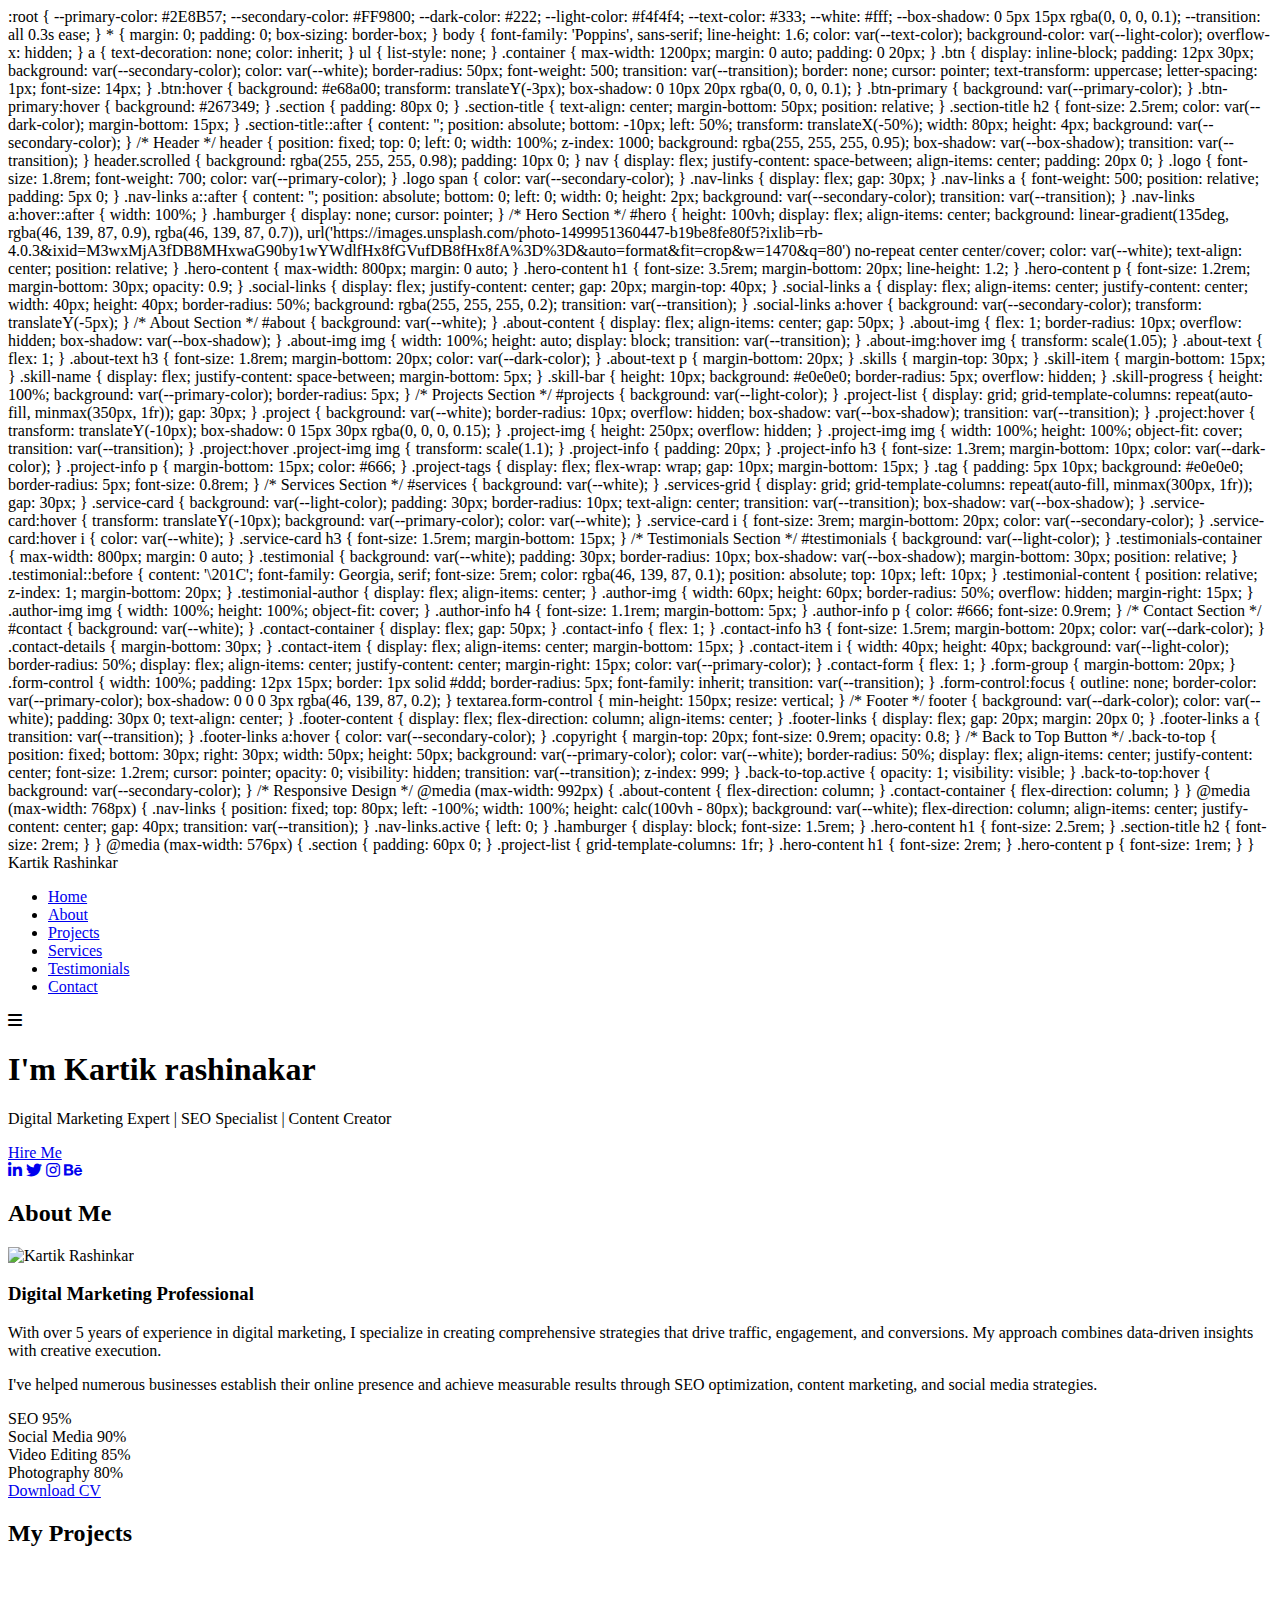
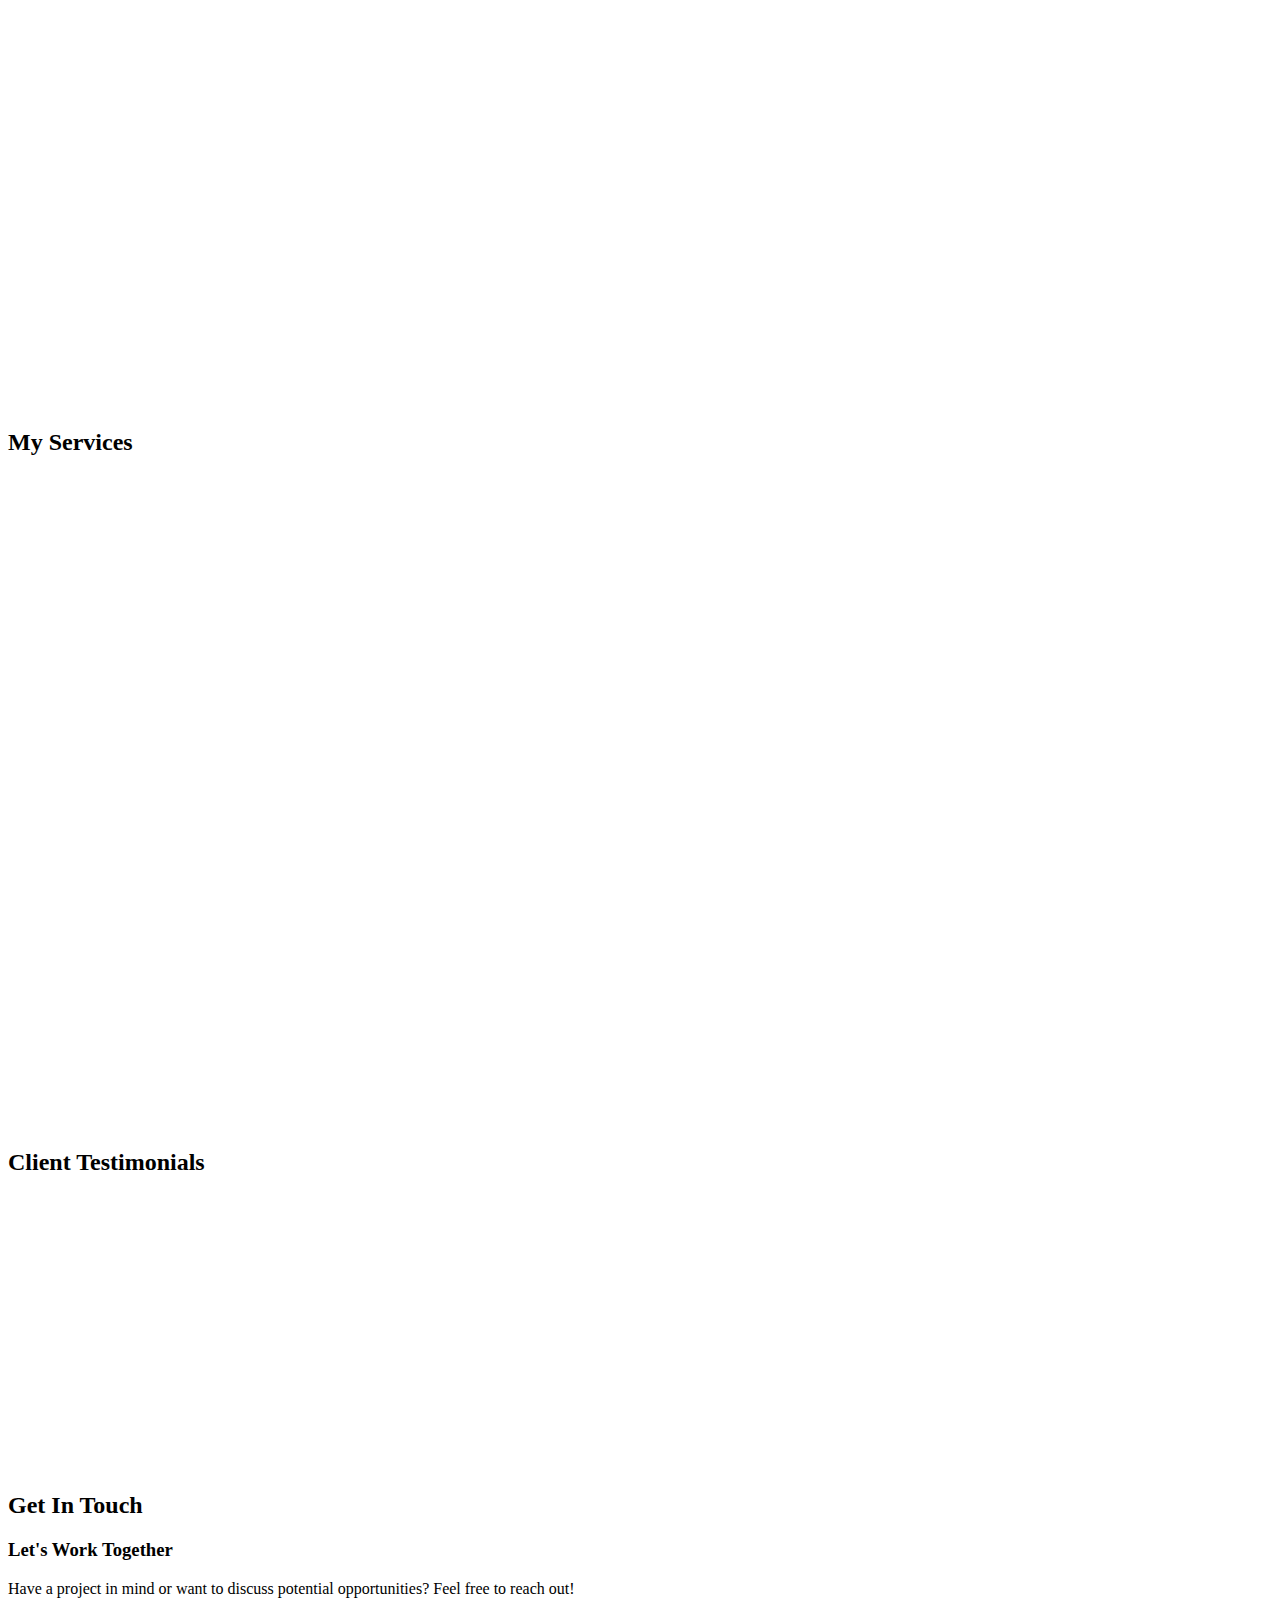
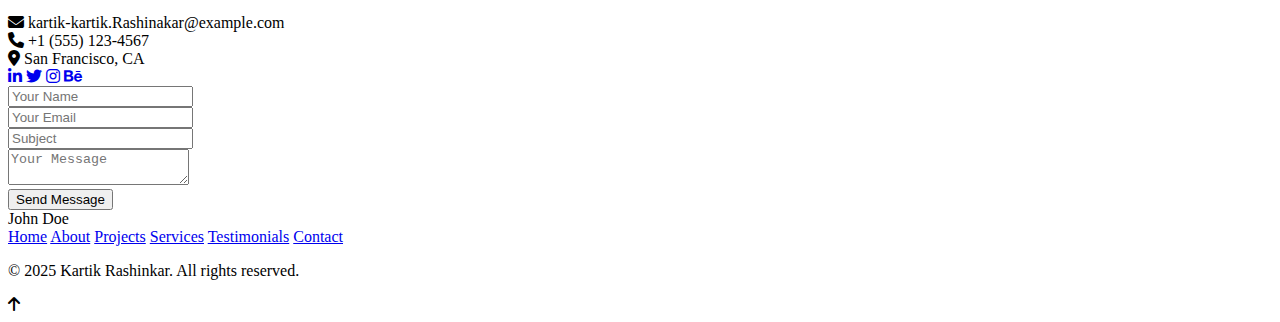
==== index.html @ 1f342a2d "Update index.html" ====
<!DOCTYPE html>
<html lang="en">
<head>
    <meta charset="UTF-8">
    <meta name="viewport" content="width=device-width, initial-scale=1.0">
    <title>Kartik Rashinakar | Digital Marketing Expert</title>
    <meta name="description" content="Professional Digital Marketer, SEO Specialist, and Creative Content Producer">
    <meta name="google-site-verification" content="klK-XAHwgC2Nsk5hp0Q0MTXU8ZZBTazFi0jHWhkHWvE" />
    <link rel="stylesheet" href="https://cdnjs.cloudflare.com/ajax/libs/font-awesome/6.4.0/css/all.min.css">
    <link href="https://fonts.googleapis.com/css2?family=Poppins:wght@300;400;500;600;700&display=swap" rel="stylesheet">
   
        :root {
            --primary-color: #2E8B57;
            --secondary-color: #FF9800;
            --dark-color: #222;
            --light-color: #f4f4f4;
            --text-color: #333;
            --white: #fff;
            --box-shadow: 0 5px 15px rgba(0, 0, 0, 0.1);
            --transition: all 0.3s ease;
        }

        * {
            margin: 0;
            padding: 0;
            box-sizing: border-box;
        }

        body {
            font-family: 'Poppins', sans-serif;
            line-height: 1.6;
            color: var(--text-color);
            background-color: var(--light-color);
            overflow-x: hidden;
        }

        a {
            text-decoration: none;
            color: inherit;
        }

        ul {
            list-style: none;
        }

        .container {
            max-width: 1200px;
            margin: 0 auto;
            padding: 0 20px;
        }

        .btn {
            display: inline-block;
            padding: 12px 30px;
            background: var(--secondary-color);
            color: var(--white);
            border-radius: 50px;
            font-weight: 500;
            transition: var(--transition);
            border: none;
            cursor: pointer;
            text-transform: uppercase;
            letter-spacing: 1px;
            font-size: 14px;
        }

        .btn:hover {
            background: #e68a00;
            transform: translateY(-3px);
            box-shadow: 0 10px 20px rgba(0, 0, 0, 0.1);
        }

        .btn-primary {
            background: var(--primary-color);
        }

        .btn-primary:hover {
            background: #267349;
        }

        .section {
            padding: 80px 0;
        }

        .section-title {
            text-align: center;
            margin-bottom: 50px;
            position: relative;
        }

        .section-title h2 {
            font-size: 2.5rem;
            color: var(--dark-color);
            margin-bottom: 15px;
        }

        .section-title::after {
            content: '';
            position: absolute;
            bottom: -10px;
            left: 50%;
            transform: translateX(-50%);
            width: 80px;
            height: 4px;
            background: var(--secondary-color);
        }

        /* Header */
        header {
            position: fixed;
            top: 0;
            left: 0;
            width: 100%;
            z-index: 1000;
            background: rgba(255, 255, 255, 0.95);
            box-shadow: var(--box-shadow);
            transition: var(--transition);
        }

        header.scrolled {
            background: rgba(255, 255, 255, 0.98);
            padding: 10px 0;
        }

        nav {
            display: flex;
            justify-content: space-between;
            align-items: center;
            padding: 20px 0;
        }

        .logo {
            font-size: 1.8rem;
            font-weight: 700;
            color: var(--primary-color);
        }

        .logo span {
            color: var(--secondary-color);
        }

        .nav-links {
            display: flex;
            gap: 30px;
        }

        .nav-links a {
            font-weight: 500;
            position: relative;
            padding: 5px 0;
        }

        .nav-links a::after {
            content: '';
            position: absolute;
            bottom: 0;
            left: 0;
            width: 0;
            height: 2px;
            background: var(--secondary-color);
            transition: var(--transition);
        }

        .nav-links a:hover::after {
            width: 100%;
        }

        .hamburger {
            display: none;
            cursor: pointer;
        }

        /* Hero Section */
        #hero {
            height: 100vh;
            display: flex;
            align-items: center;
            background: linear-gradient(135deg, rgba(46, 139, 87, 0.9), rgba(46, 139, 87, 0.7)), url('https://images.unsplash.com/photo-1499951360447-b19be8fe80f5?ixlib=rb-4.0.3&ixid=M3wxMjA3fDB8MHxwaG90by1wYWdlfHx8fGVufDB8fHx8fA%3D%3D&auto=format&fit=crop&w=1470&q=80') no-repeat center center/cover;
            color: var(--white);
            text-align: center;
            position: relative;
        }

        .hero-content {
            max-width: 800px;
            margin: 0 auto;
        }

        .hero-content h1 {
            font-size: 3.5rem;
            margin-bottom: 20px;
            line-height: 1.2;
        }

        .hero-content p {
            font-size: 1.2rem;
            margin-bottom: 30px;
            opacity: 0.9;
        }

        .social-links {
            display: flex;
            justify-content: center;
            gap: 20px;
            margin-top: 40px;
        }

        .social-links a {
            display: flex;
            align-items: center;
            justify-content: center;
            width: 40px;
            height: 40px;
            border-radius: 50%;
            background: rgba(255, 255, 255, 0.2);
            transition: var(--transition);
        }

        .social-links a:hover {
            background: var(--secondary-color);
            transform: translateY(-5px);
        }

        /* About Section */
        #about {
            background: var(--white);
        }

        .about-content {
            display: flex;
            align-items: center;
            gap: 50px;
        }

        .about-img {
            flex: 1;
            border-radius: 10px;
            overflow: hidden;
            box-shadow: var(--box-shadow);
        }

        .about-img img {
            width: 100%;
            height: auto;
            display: block;
            transition: var(--transition);
        }

        .about-img:hover img {
            transform: scale(1.05);
        }

        .about-text {
            flex: 1;
        }

        .about-text h3 {
            font-size: 1.8rem;
            margin-bottom: 20px;
            color: var(--dark-color);
        }

        .about-text p {
            margin-bottom: 20px;
        }

        .skills {
            margin-top: 30px;
        }

        .skill-item {
            margin-bottom: 15px;
        }

        .skill-name {
            display: flex;
            justify-content: space-between;
            margin-bottom: 5px;
        }

        .skill-bar {
            height: 10px;
            background: #e0e0e0;
            border-radius: 5px;
            overflow: hidden;
        }

        .skill-progress {
            height: 100%;
            background: var(--primary-color);
            border-radius: 5px;
        }

        /* Projects Section */
        #projects {
            background: var(--light-color);
        }

        .project-list {
            display: grid;
            grid-template-columns: repeat(auto-fill, minmax(350px, 1fr));
            gap: 30px;
        }

        .project {
            background: var(--white);
            border-radius: 10px;
            overflow: hidden;
            box-shadow: var(--box-shadow);
            transition: var(--transition);
        }

        .project:hover {
            transform: translateY(-10px);
            box-shadow: 0 15px 30px rgba(0, 0, 0, 0.15);
        }

        .project-img {
            height: 250px;
            overflow: hidden;
        }

        .project-img img {
            width: 100%;
            height: 100%;
            object-fit: cover;
            transition: var(--transition);
        }

        .project:hover .project-img img {
            transform: scale(1.1);
        }

        .project-info {
            padding: 20px;
        }

        .project-info h3 {
            font-size: 1.3rem;
            margin-bottom: 10px;
            color: var(--dark-color);
        }

        .project-info p {
            margin-bottom: 15px;
            color: #666;
        }

        .project-tags {
            display: flex;
            flex-wrap: wrap;
            gap: 10px;
            margin-bottom: 15px;
        }

        .tag {
            padding: 5px 10px;
            background: #e0e0e0;
            border-radius: 5px;
            font-size: 0.8rem;
        }

        /* Services Section */
        #services {
            background: var(--white);
        }

        .services-grid {
            display: grid;
            grid-template-columns: repeat(auto-fill, minmax(300px, 1fr));
            gap: 30px;
        }

        .service-card {
            background: var(--light-color);
            padding: 30px;
            border-radius: 10px;
            text-align: center;
            transition: var(--transition);
            box-shadow: var(--box-shadow);
        }

        .service-card:hover {
            transform: translateY(-10px);
            background: var(--primary-color);
            color: var(--white);
        }

        .service-card i {
            font-size: 3rem;
            margin-bottom: 20px;
            color: var(--secondary-color);
        }

        .service-card:hover i {
            color: var(--white);
        }

        .service-card h3 {
            font-size: 1.5rem;
            margin-bottom: 15px;
        }

        /* Testimonials Section */
        #testimonials {
            background: var(--light-color);
        }

        .testimonials-container {
            max-width: 800px;
            margin: 0 auto;
        }

        .testimonial {
            background: var(--white);
            padding: 30px;
            border-radius: 10px;
            box-shadow: var(--box-shadow);
            margin-bottom: 30px;
            position: relative;
        }

        .testimonial::before {
            content: '\201C';
            font-family: Georgia, serif;
            font-size: 5rem;
            color: rgba(46, 139, 87, 0.1);
            position: absolute;
            top: 10px;
            left: 10px;
        }

        .testimonial-content {
            position: relative;
            z-index: 1;
            margin-bottom: 20px;
        }

        .testimonial-author {
            display: flex;
            align-items: center;
        }

        .author-img {
            width: 60px;
            height: 60px;
            border-radius: 50%;
            overflow: hidden;
            margin-right: 15px;
        }

        .author-img img {
            width: 100%;
            height: 100%;
            object-fit: cover;
        }

        .author-info h4 {
            font-size: 1.1rem;
            margin-bottom: 5px;
        }

        .author-info p {
            color: #666;
            font-size: 0.9rem;
        }

        /* Contact Section */
        #contact {
            background: var(--white);
        }

        .contact-container {
            display: flex;
            gap: 50px;
        }

        .contact-info {
            flex: 1;
        }

        .contact-info h3 {
            font-size: 1.5rem;
            margin-bottom: 20px;
            color: var(--dark-color);
        }

        .contact-details {
            margin-bottom: 30px;
        }

        .contact-item {
            display: flex;
            align-items: center;
            margin-bottom: 15px;
        }

        .contact-item i {
            width: 40px;
            height: 40px;
            background: var(--light-color);
            border-radius: 50%;
            display: flex;
            align-items: center;
            justify-content: center;
            margin-right: 15px;
            color: var(--primary-color);
        }

        .contact-form {
            flex: 1;
        }

        .form-group {
            margin-bottom: 20px;
        }

        .form-control {
            width: 100%;
            padding: 12px 15px;
            border: 1px solid #ddd;
            border-radius: 5px;
            font-family: inherit;
            transition: var(--transition);
        }

        .form-control:focus {
            outline: none;
            border-color: var(--primary-color);
            box-shadow: 0 0 0 3px rgba(46, 139, 87, 0.2);
        }

        textarea.form-control {
            min-height: 150px;
            resize: vertical;
        }

        /* Footer */
        footer {
            background: var(--dark-color);
            color: var(--white);
            padding: 30px 0;
            text-align: center;
        }

        .footer-content {
            display: flex;
            flex-direction: column;
            align-items: center;
        }

        .footer-links {
            display: flex;
            gap: 20px;
            margin: 20px 0;
        }

        .footer-links a {
            transition: var(--transition);
        }

        .footer-links a:hover {
            color: var(--secondary-color);
        }

        .copyright {
            margin-top: 20px;
            font-size: 0.9rem;
            opacity: 0.8;
        }

        /* Back to Top Button */
        .back-to-top {
            position: fixed;
            bottom: 30px;
            right: 30px;
            width: 50px;
            height: 50px;
            background: var(--primary-color);
            color: var(--white);
            border-radius: 50%;
            display: flex;
            align-items: center;
            justify-content: center;
            font-size: 1.2rem;
            cursor: pointer;
            opacity: 0;
            visibility: hidden;
            transition: var(--transition);
            z-index: 999;
        }

        .back-to-top.active {
            opacity: 1;
            visibility: visible;
        }

        .back-to-top:hover {
            background: var(--secondary-color);
        }

        /* Responsive Design */
        @media (max-width: 992px) {
            .about-content {
                flex-direction: column;
            }
            
            .contact-container {
                flex-direction: column;
            }
        }

        @media (max-width: 768px) {
            .nav-links {
                position: fixed;
                top: 80px;
                left: -100%;
                width: 100%;
                height: calc(100vh - 80px);
                background: var(--white);
                flex-direction: column;
                align-items: center;
                justify-content: center;
                gap: 40px;
                transition: var(--transition);
            }

            .nav-links.active {
                left: 0;
            }

            .hamburger {
                display: block;
                font-size: 1.5rem;
            }

            .hero-content h1 {
                font-size: 2.5rem;
            }

            .section-title h2 {
                font-size: 2rem;
            }
        }

        @media (max-width: 576px) {
            .section {
                padding: 60px 0;
            }

            .project-list {
                grid-template-columns: 1fr;
            }

            .hero-content h1 {
                font-size: 2rem;
            }

            .hero-content p {
                font-size: 1rem;
            }
        }
    </style>
</head>
<body>
    <!-- Header -->
    <header id="header">
        <div class="container">
            <nav>
                <div class="logo"><span>K</span>artik <span>R</span>ashinkar</div>
                <ul class="nav-links">
                    <li><a href="#hero">Home</a></li>
                    <li><a href="#about">About</a></li>
                    <li><a href="#projects">Projects</a></li>
                    <li><a href="#services">Services</a></li>
                    <li><a href="#testimonials">Testimonials</a></li>
                    <li><a href="#contact">Contact</a></li>
                </ul>
                <div class="hamburger">
                    <i class="fas fa-bars"></i>
                </div>
            </nav>
        </div>
    </header>

    <!-- Hero Section -->
    <section id="hero">
        <div class="container">
            <div class="hero-content">
                <h1>I'm Kartik rashinakar</h1>
                <p>Digital Marketing Expert | SEO Specialist | Content Creator</p>
                <a href="#contact" class="btn">Hire Me</a>
                <div class="social-links">
                    <a href="#"><i class="fab fa-linkedin-in"></i></a>
                    <a href="#"><i class="fab fa-twitter"></i></a>
                    <a href="#"><i class="fab fa-instagram"></i></a>
                    <a href="#"><i class="fab fa-behance"></i></a>
                </div>
            </div>
        </div>
    </section>

    <!-- About Section -->
    <section id="about" class="section">
        <div class="container">
            <div class="section-title">
                <h2>About Me</h2>
            </div>
            <div class="about-content">
                <div class="about-img">
                    <img src="https://images.unsplash.com/photo-1507003211169-0a1dd7228f2d?ixlib=rb-4.0.3&ixid=M3wxMjA3fDB8MHxwaG90by1wYWdlfHx8fGVufDB8fHx8fA%3D%3D&auto=format&fit=crop&w=687&q=80" alt="Kartik Rashinkar">
                </div>
                <div class="about-text">
                    <h3>Digital Marketing Professional</h3>
                    <p>With over 5 years of experience in digital marketing, I specialize in creating comprehensive strategies that drive traffic, engagement, and conversions. My approach combines data-driven insights with creative execution.</p>
                    <p>I've helped numerous businesses establish their online presence and achieve measurable results through SEO optimization, content marketing, and social media strategies.</p>
                    <div class="skills">
                        <div class="skill-item">
                            <div class="skill-name">
                                <span>SEO</span>
                                <span>95%</span>
                            </div>
                            <div class="skill-bar">
                                <div class="skill-progress" style="width: 95%;"></div>
                            </div>
                        </div>
                        <div class="skill-item">
                            <div class="skill-name">
                                <span>Social Media</span>
                                <span>90%</span>
                            </div>
                            <div class="skill-bar">
                                <div class="skill-progress" style="width: 90%;"></div>
                            </div>
                        </div>
                        <div class="skill-item">
                            <div class="skill-name">
                                <span>Video Editing</span>
                                <span>85%</span>
                            </div>
                            <div class="skill-bar">
                                <div class="skill-progress" style="width: 85%;"></div>
                            </div>
                        </div>
                        <div class="skill-item">
                            <div class="skill-name">
                                <span>Photography</span>
                                <span>80%</span>
                            </div>
                            <div class="skill-bar">
                                <div class="skill-progress" style="width: 80%;"></div>
                            </div>
                        </div>
                    </div>
                    <a href="#" class="btn btn-primary" style="margin-top: 20px;">Download CV</a>
                </div>
            </div>
        </div>
    </section>

    <!-- Projects Section -->
    <section id="projects" class="section">
        <div class="container">
            <div class="section-title">
                <h2>My Projects</h2>
            </div>
            <div class="project-list">
                <div class="project">
                    <div class="project-img">
                        <img src="https://images.unsplash.com/photo-1542744173-8e7e53415bb0?ixlib=rb-4.0.3&ixid=M3wxMjA3fDB8MHxwaG90by1wYWdlfHx8fGVufDB8fHx8fA%3D%3D&auto=format&fit=crop&w=1470&q=80" alt="Project 1">
                    </div>
                    <div class="project-info">
                        <h3>E-commerce SEO Optimization</h3>
                        <p>Increased organic traffic by 250% for an online fashion retailer through comprehensive SEO strategy.</p>
                        <div class="project-tags">
                            <span class="tag">SEO</span>
                            <span class="tag">E-commerce</span>
                            <span class="tag">Google Analytics</span>
                        </div>
                        <a href="#" class="btn">View Case Study</a>
                    </div>
                </div>
                <div class="project">
                    <div class="project-img">
                        <img src="https://images.unsplash.com/photo-1551288049-bebda4e38f71?ixlib=rb-4.0.3&ixid=M3wxMjA3fDB8MHxwaG90by1wYWdlfHx8fGVufDB8fHx8fA%3D%3D&auto=format&fit=crop&w=1470&q=80" alt="Project 2">
                    </div>
                    <div class="project-info">
                        <h3>Social Media Campaign</h3>
                        <p>Developed and executed a viral social media campaign that generated 50K+ engagements.</p>
                        <div class="project-tags">
                            <span class="tag">Social Media</span>
                            <span class="tag">Content Creation</span>
                            <span class="tag">Instagram</span>
                        </div>
                        <a href="#" class="btn">View Case Study</a>
                    </div>
                </div>
                <div class="project">
                    <div class="project-img">
                        <img src="https://images.unsplash.com/photo-1579389083078-4e7018379f7e?ixlib=rb-4.0.3&ixid=M3wxMjA3fDB8MHxwaG90by1wYWdlfHx8fGVufDB8fHx8fA%3D%3D&auto=format&fit=crop&w=1470&q=80" alt="Project 3">
                    </div>
                    <div class="project-info">
                        <h3>Brand Video Production</h3>
                        <p>Created a series of brand videos that increased conversion rates by 35% for a tech startup.</p>
                        <div class="project-tags">
                            <span class="tag">Video Editing</span>
                            <span class="tag">Production</span>
                            <span class="tag">Storytelling</span>
                        </div>
                        <a href="#" class="btn">View Case Study</a>
                    </div>
                </div>
            </div>
        </div>
    </section>

    <!-- Services Section -->
    <section id="services" class="section">
        <div class="container">
            <div class="section-title">
                <h2>My Services</h2>
            </div>
            <div class="services-grid">
                <div class="service-card">
                    <i class="fas fa-search"></i>
                    <h3>SEO Optimization</h3>
                    <p>Comprehensive SEO strategies to improve your website's visibility and organic search rankings.</p>
                </div>
                <div class="service-card">
                    <i class="fas fa-hashtag"></i>
                    <h3>Social Media Marketing</h3>
                    <p>Strategic social media campaigns to grow your audience and increase engagement.</p>
                </div>
                <div class="service-card">
                    <i class="fas fa-video"></i>
                    <h3>Video Editing</h3>
                    <p>Professional video editing services to create compelling visual content for your brand.</p>
                </div>
                <div class="service-card">
                    <i class="fas fa-camera"></i>
                    <h3>Photography</h3>
                    <p>High-quality product and brand photography to enhance your visual identity.</p>
                </div>
                <div class="service-card">
                    <i class="fas fa-chart-line"></i>
                    <h3>Analytics & Reporting</h3>
                    <p>Data-driven insights and performance reports to measure and optimize your campaigns.</p>
                </div>
                <div class="service-card">
                    <i class="fas fa-pen-fancy"></i>
                    <h3>Content Strategy</h3>
                    <p>Strategic content planning and creation to engage your target audience.</p>
                </div>
            </div>
        </div>
    </section>

    <!-- Testimonials Section -->
    <section id="testimonials" class="section">
        <div class="container">
            <div class="section-title">
                <h2>Client Testimonials</h2>
            </div>
            <div class="testimonials-container">
                <div class="testimonial">
                    <div class="testimonial-content">
                        <p>"kartik-kartik completely transformed our online presence. Our organic traffic increased by 300% within 6 months of working with him. His SEO strategies are simply outstanding!"</p>
                    </div>
                    <div class="testimonial-author">
                        <div class="author-img">
                            <img src="https://randomuser.me/api/portraits/women/43.jpg" alt="Sarah kartik-kartikson">
                        </div>
                        <div class="author-info">
                            <h4>Sarah kartik-kartik-kartikson</h4>
                            <p>CEO, Fashion Boutique</p>
                        </div>
                    </div>
                </div>
                <div class="testimonial">
                    <div class="testimonial-content">
                        <p>"The social media campaign kartik-kartik created for us went viral and brought in thousands of new customers. His creative approach and attention to detail are unmatched."</p>
                    </div>
                    <div class="testimonial-author">
                        <div class="author-img">
                            <img src="https://randomuser.me/api/portraits/men/32.jpg" alt="Michael Chen">
                        </div>
                        <div class="author-info">
                            <h4>Michael Chen</h4>
                            <p>Marketing Director, Tech Startup</p>
                        </div>
                    </div>
                </div>
            </div>
        </div>
    </section>

    <!-- Contact Section -->
    <section id="contact" class="section">
        <div class="container">
            <div class="section-title">
                <h2>Get In Touch</h2>
            </div>
            <div class="contact-container">
                <div class="contact-info">
                    <h3>Let's Work Together</h3>
                    <p>Have a project in mind or want to discuss potential opportunities? Feel free to reach out!</p>
                    <div class="contact-details">
                        <div class="contact-item">
                            <i class="fas fa-envelope"></i>
                            <span>kartik-kartik.Rashinakar@example.com</span>
                        </div>
                        <div class="contact-item">
                            <i class="fas fa-phone"></i>
                            <span>+1 (555) 123-4567</span>
                        </div>
                        <div class="contact-item">
                            <i class="fas fa-map-marker-alt"></i>
                            <span>San Francisco, CA</span>
                        </div>
                    </div>
                    <div class="social-links">
                        <a href="#"><i class="fab fa-linkedin-in"></i></a>
                        <a href="#"><i class="fab fa-twitter"></i></a>
                        <a href="#"><i class="fab fa-instagram"></i></a>
                        <a href="#"><i class="fab fa-behance"></i></a>
                    </div>
                </div>
                <div class="contact-form">
                    <form id="contactForm">
                        <div class="form-group">
                            <input type="text" class="form-control" placeholder="Your Name" required>
                        </div>
                        <div class="form-group">
                            <input type="email" class="form-control" placeholder="Your Email" required>
                        </div>
                        <div class="form-group">
                            <input type="text" class="form-control" placeholder="Subject">
                        </div>
                        <div class="form-group">
                            <textarea class="form-control" placeholder="Your Message" required></textarea>
                        </div>
                        <button type="submit" class="btn btn-primary">Send Message</button>
                    </form>
                </div>
            </div>
        </div>
    </section>

    <!-- Footer -->
    <footer>
        <div class="container">
            <div class="footer-content">
                <div class="logo"><span>J</span>ohn <span>D</span>oe</div>
                <div class="footer-links">
                    <a href="#hero">Home</a>
                    <a href="#about">About</a>
                    <a href="#projects">Projects</a>
                    <a href="#services">Services</a>
                    <a href="#testimonials">Testimonials</a>
                    <a href="#contact">Contact</a>
                </div>
                <p class="copyright">&copy; 2025 Kartik Rashinkar. All rights reserved.</p>
            </div>
        </div>
    </footer>

    <!-- Back to Top Button -->
    <div class="back-to-top">
        <i class="fas fa-arrow-up"></i>
    </div>

    <script>
        // Mobile Menu Toggle
        const hamburger = document.querySelector('.hamburger');
        const navLinks = document.querySelector('.nav-links');

        hamburger.addEventListener('click', () => {
            navLinks.classList.toggle('active');
            hamburger.innerHTML = navLinks.classList.contains('active') ? 
                '<i class="fas fa-times"></i>' : '<i class="fas fa-bars"></i>';
        });

        // Close mobile menu when clicking a link
        document.querySelectorAll('.nav-links a').forEach(link => {
            link.addEventListener('click', () => {
                navLinks.classList.remove('active');
                hamburger.innerHTML = '<i class="fas fa-bars"></i>';
            });
        });

        // Sticky Header
        window.addEventListener('scroll', () => {
            const header = document.getElementById('header');
            header.classList.toggle('scrolled', window.scrollY > 50);
        });

        // Back to Top Button
        const backToTopBtn = document.querySelector('.back-to-top');

        window.addEventListener('scroll', () => {
            backToTopBtn.classList.toggle('active', window.scrollY > 300);
        });

        backToTopBtn.addEventListener('click', () => {
            window.scrollTo({
                top: 0,
                behavior: 'smooth'
            });
        });

        // Smooth Scrolling for Anchor Links
        document.querySelectorAll('a[href^="#"]').forEach(anchor => {
            anchor.addEventListener('click', function(e) {
                e.preventDefault();
                
                const targetId = this.getAttribute('href');
                if (targetId === '#') return;
                
                const targetElement = document.querySelector(targetId);
                if (targetElement) {
                    window.scrollTo({
                        top: targetElement.offsetTop - 80,
                        behavior: 'smooth'
                    });
                }
            });
        });

        // Form Submission
        const contactForm = document.getElementById('contactForm');
        
        contactForm.addEventListener('submit', function(e) {
            e.preventDefault();
            
            // Get form values
            const formData = new FormData(this);
            const formValues = Object.fromEntries(formData.entries());
            
            // Here you would typically send the form data to a server
            console.log('Form submitted:', formValues);
            
            // Show success message
            alert('Thank you for your message! I will get back to you soon.');
            
            // Reset form
            this.reset();
        });

        // Animate elements when scrolling
        const animateOnScroll = () => {
            const elements = document.querySelectorAll('.service-card, .project, .testimonial');
            
            elements.forEach(element => {
                const elementPosition = element.getBoundingClientRect().top;
                const screenPosition = window.innerHeight / 1.3;
                
                if (elementPosition < screenPosition) {
                    element.style.opacity = '1';
                    element.style.transform = 'translateY(0)';
                }
            });
        };

        // Set initial state for animated elements
        document.querySelectorAll('.service-card, .project, .testimonial').forEach(element => {
            element.style.opacity = '0';
            element.style.transform = 'translateY(20px)';
            element.style.transition = 'all 0.6s ease';
        });

        // Run animation check on scroll and load
        window.addEventListener('scroll', animateOnScroll);
        window.addEventListener('load', animateOnScroll);
    </script>
</body>
</html>
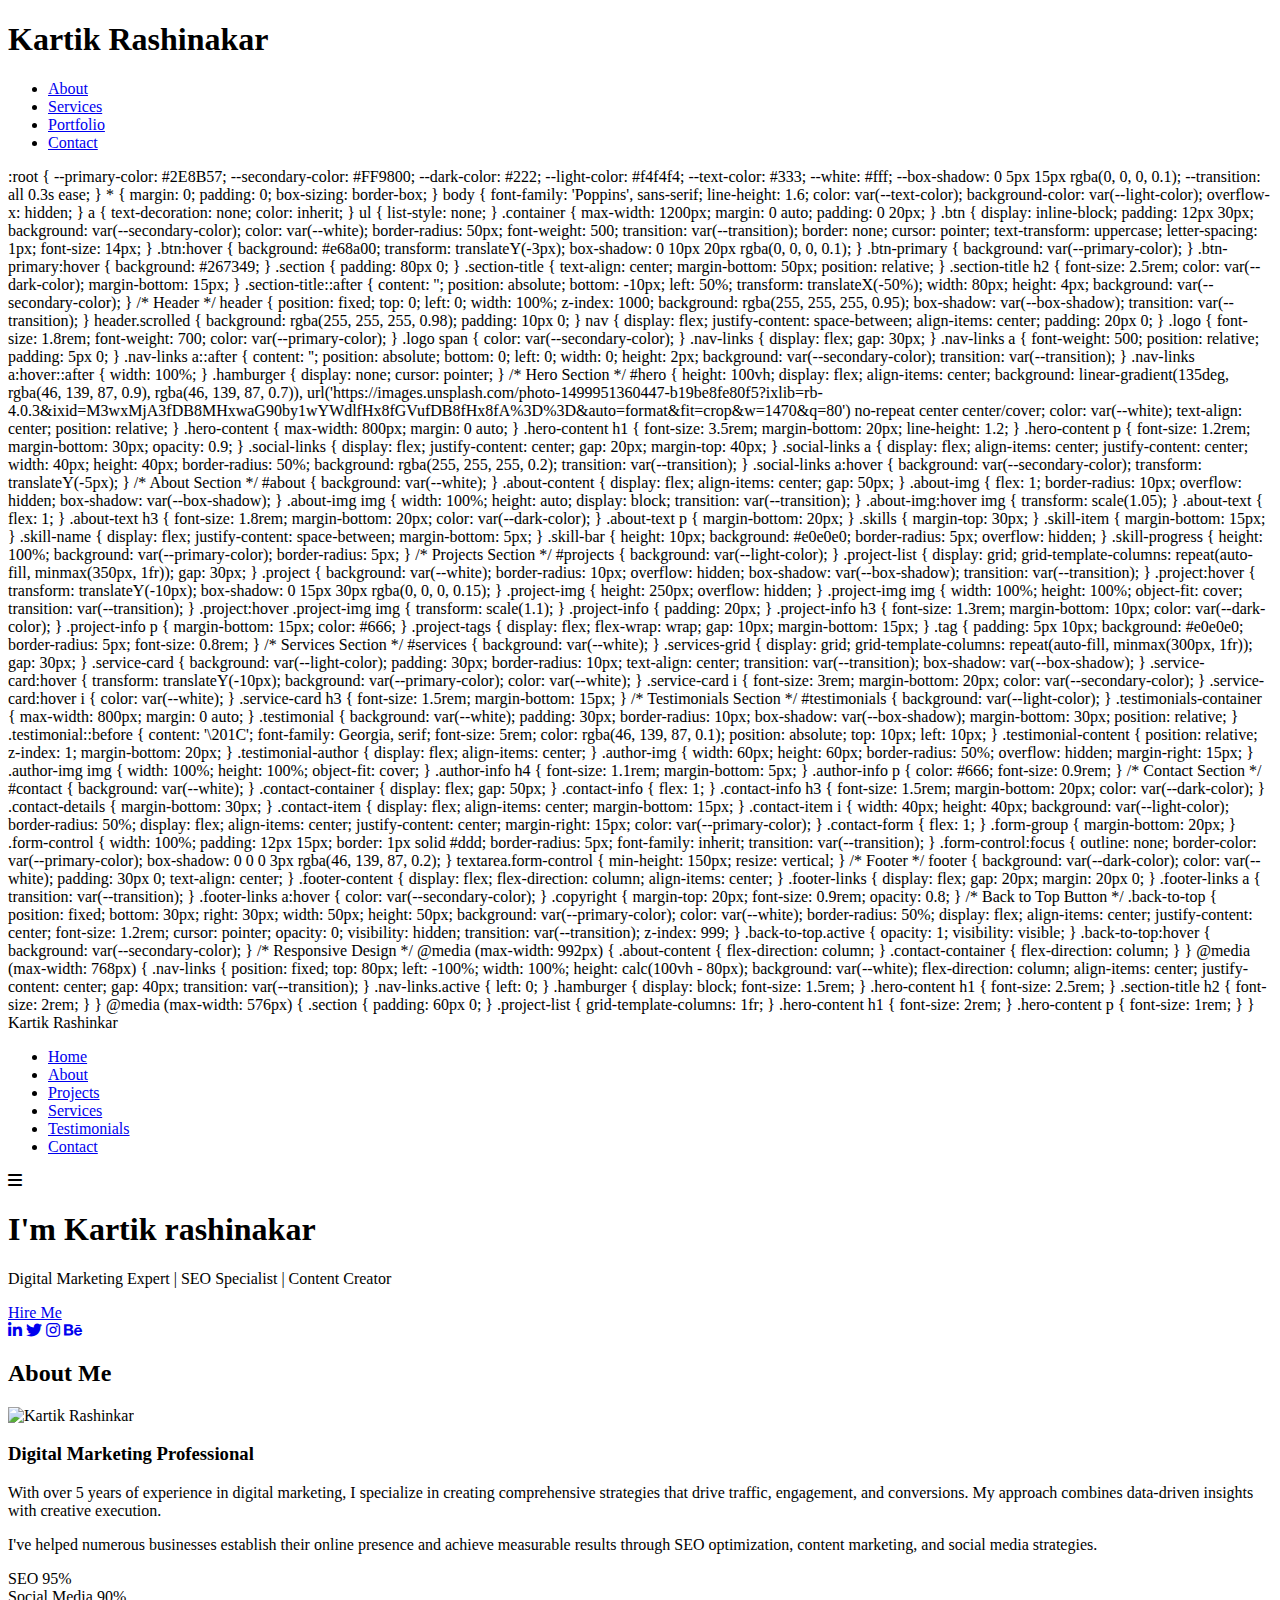
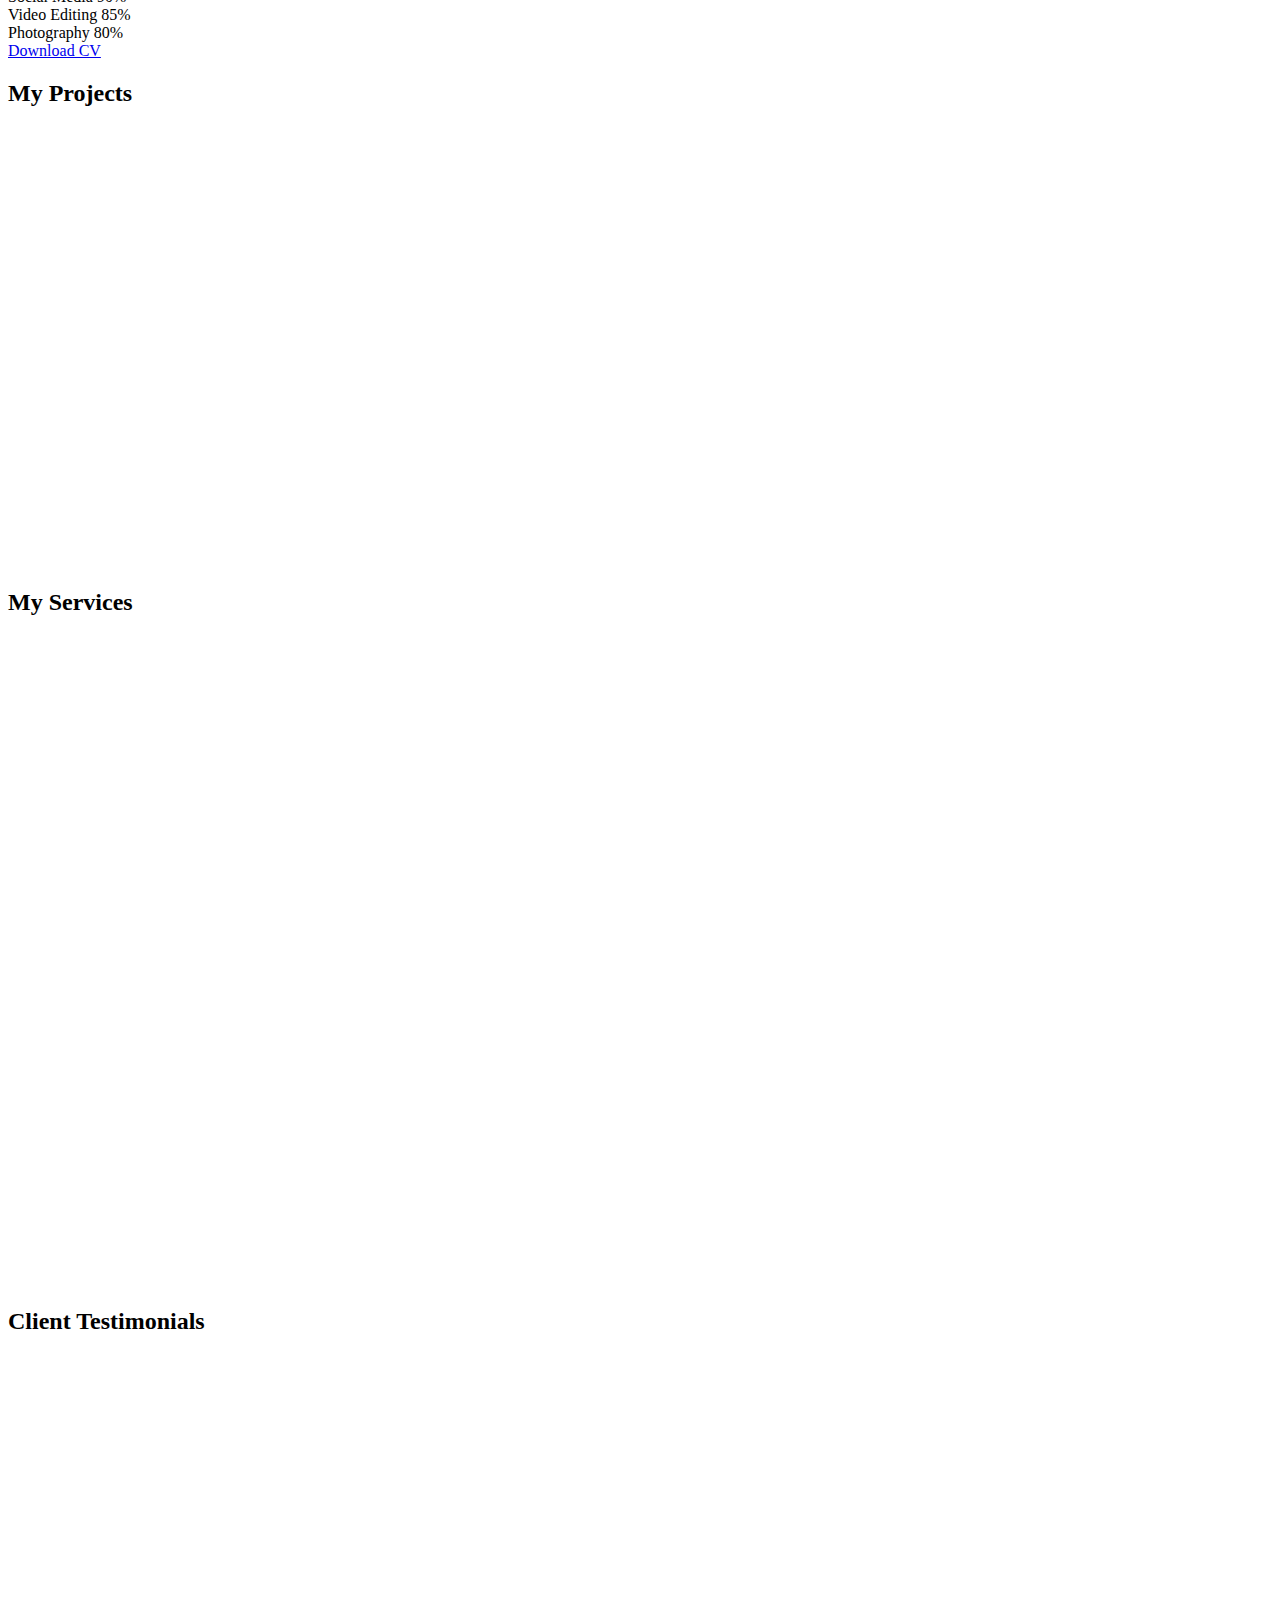
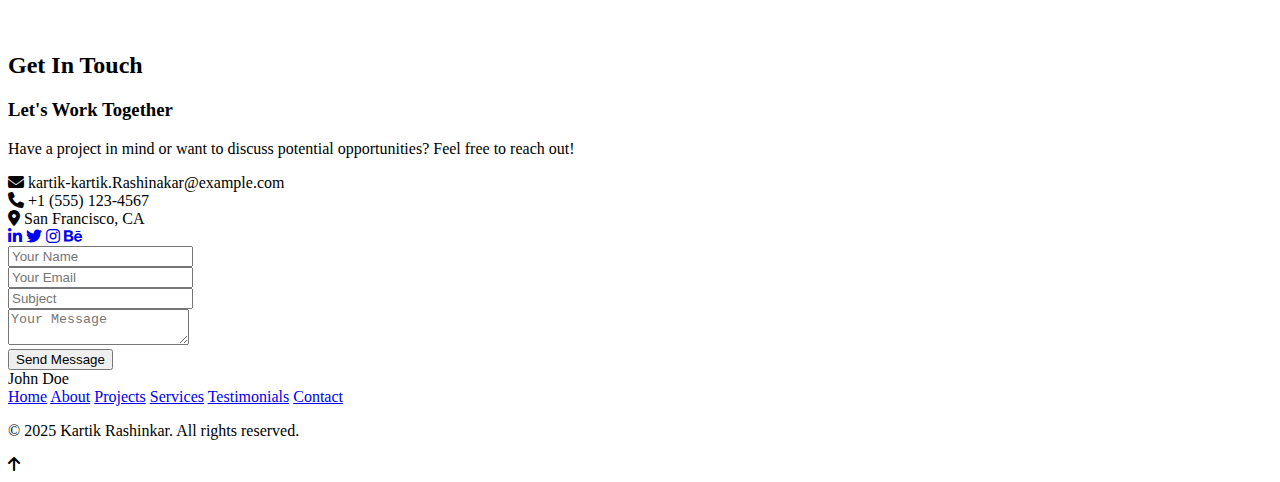
==== commit 6e590c9b: "Update index.html" ====
--- a/index.html
+++ b/index.html
@@ -5,9 +5,32 @@
     <meta name="viewport" content="width=device-width, initial-scale=1.0">
     <title>Kartik Rashinakar | Digital Marketing Expert</title>
     <meta name="description" content="Professional Digital Marketer, SEO Specialist, and Creative Content Producer">
-    <meta name="google-site-verification" content="klK-XAHwgC2Nsk5hp0Q0MTXU8ZZBTazFi0jHWhkHWvE" />
+    
     <link rel="stylesheet" href="https://cdnjs.cloudflare.com/ajax/libs/font-awesome/6.4.0/css/all.min.css">
     <link href="https://fonts.googleapis.com/css2?family=Poppins:wght@300;400;500;600;700&display=swap" rel="stylesheet">
+    <link rel="stylesheet" href="styles.css">
+</head>
+<body>
+
+<header>
+    <div class="container">
+        <div class="logo">
+            <h1>Kartik Rashinakar</h1>
+        </div>
+        <nav>
+            <ul class="nav-links">
+                <li><a href="#about">About</a></li>
+                <li><a href="#services">Services</a></li>
+                <li><a href="#portfolio">Portfolio</a></li>
+                <li><a href="#contact">Contact</a></li>
+            </ul>
+        </nav>
+    </div>
+</header>
+
+</body>
+</html>
+
    
         :root {
             --primary-color: #2E8B57;
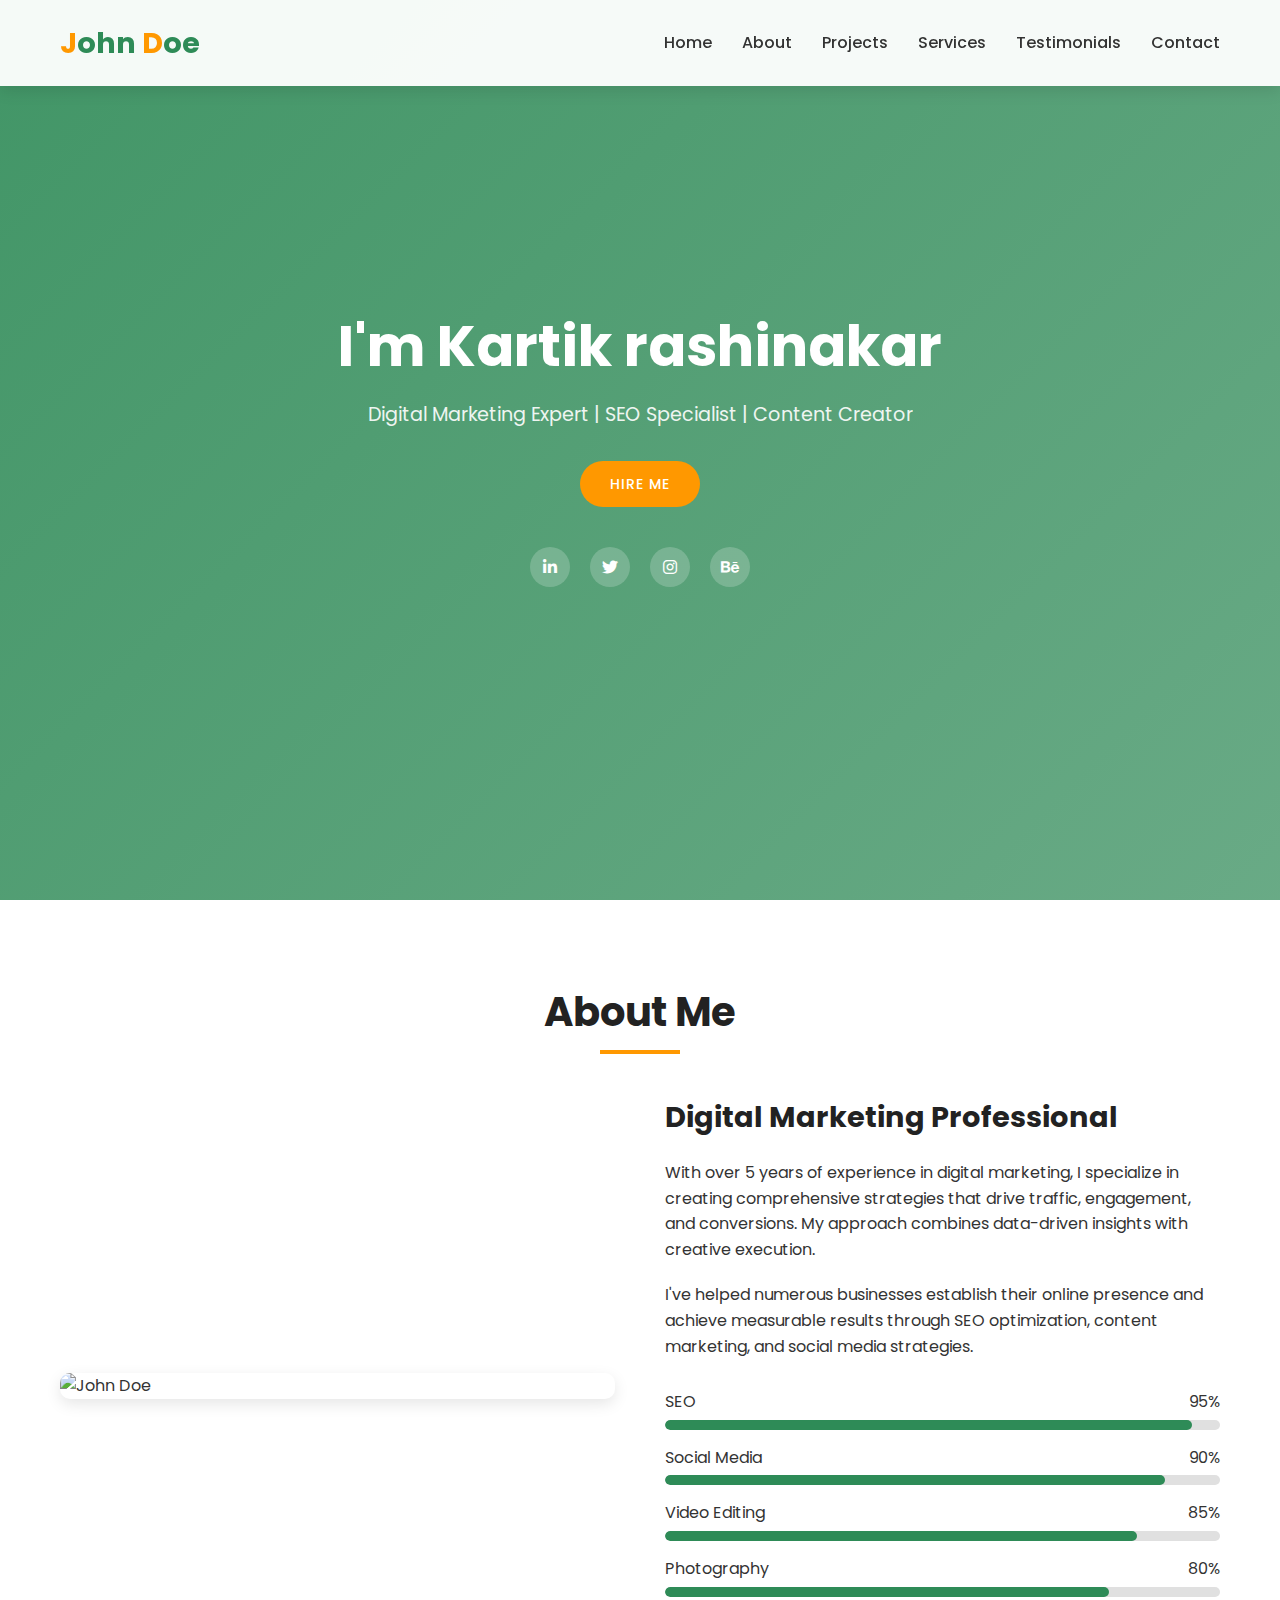
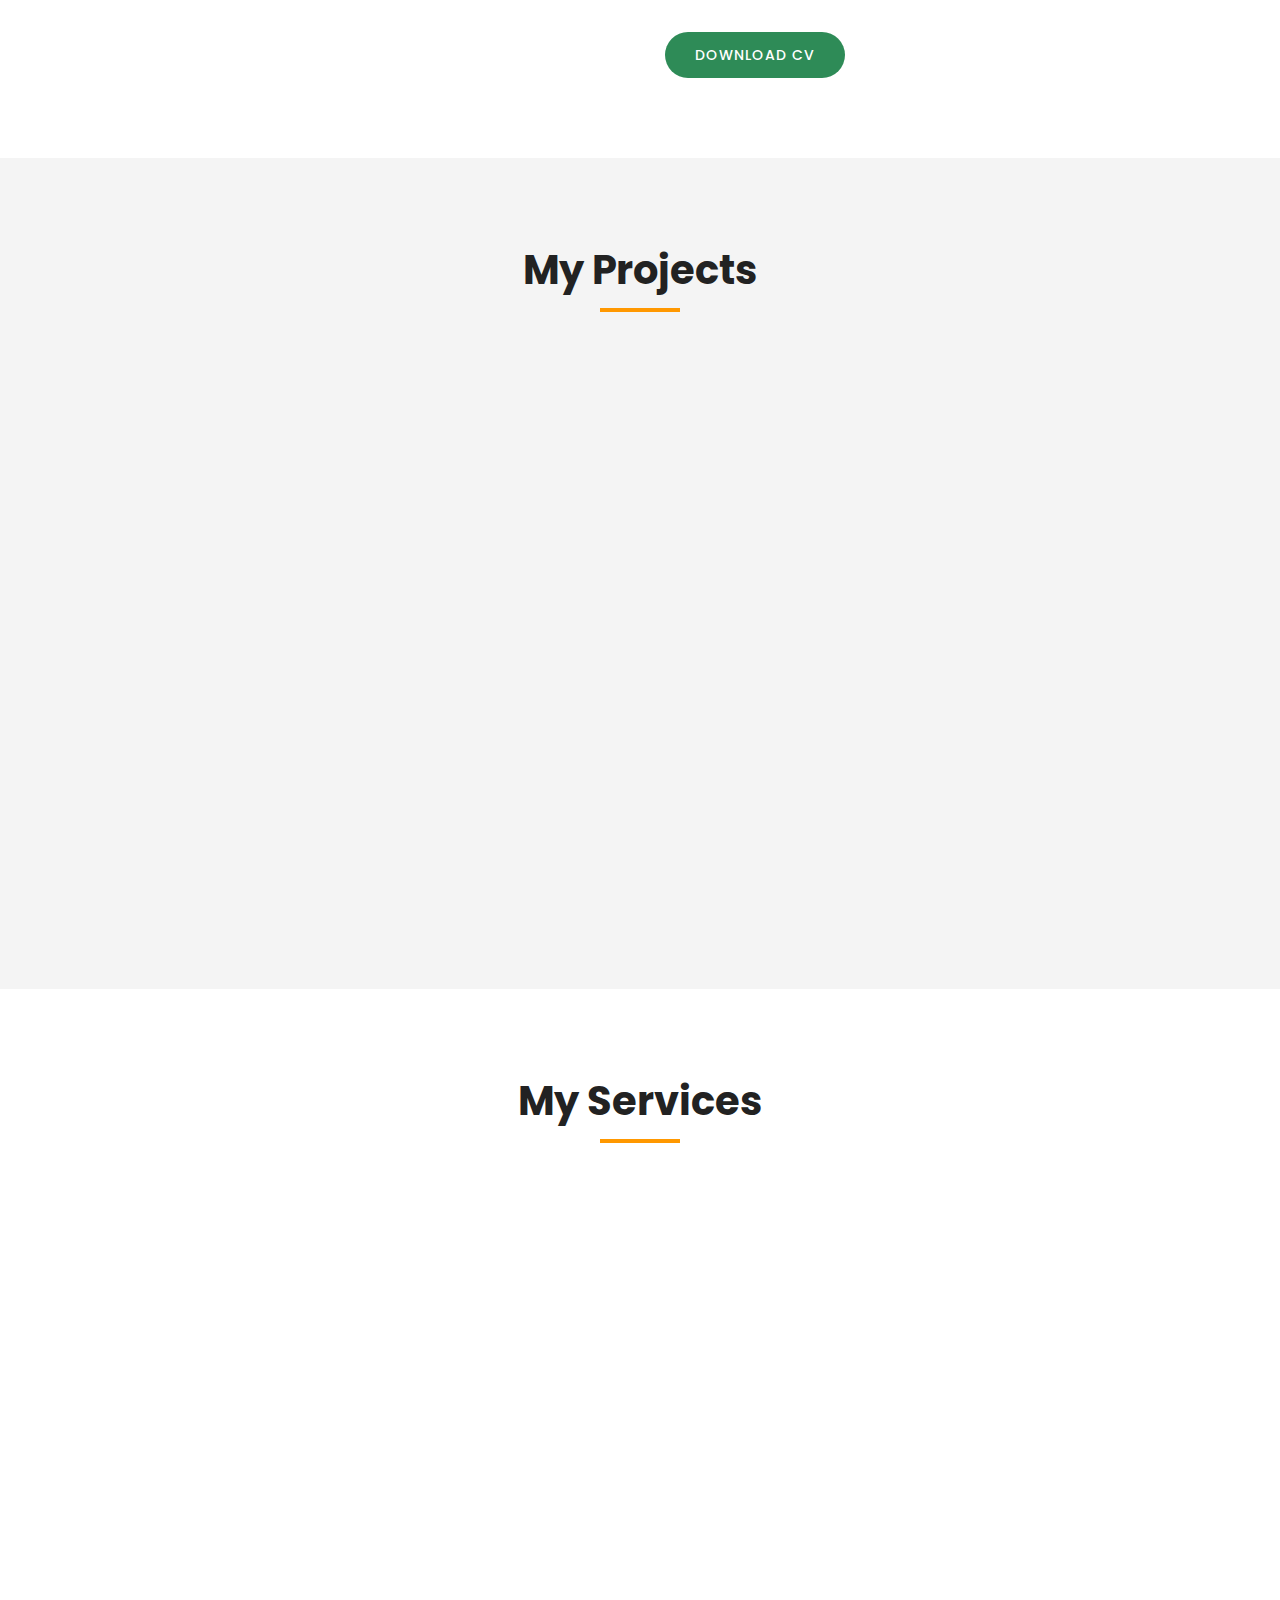
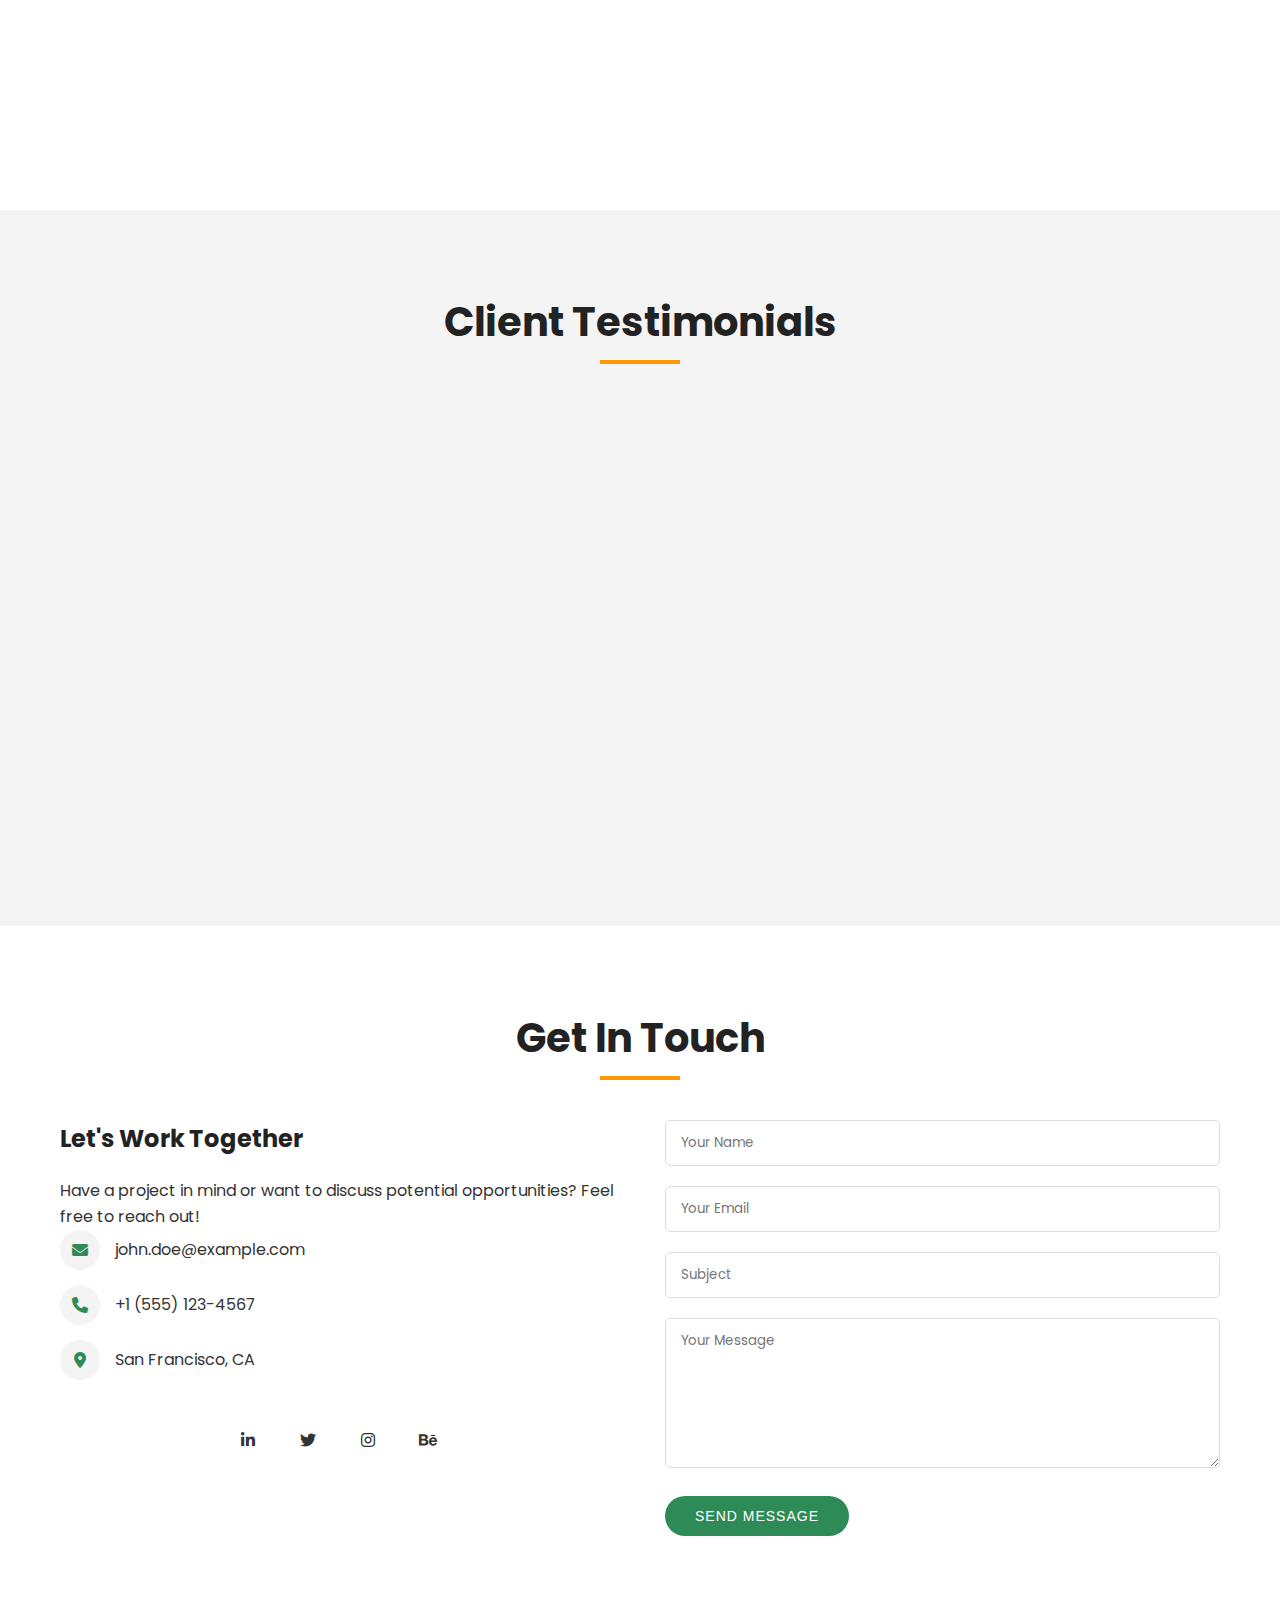
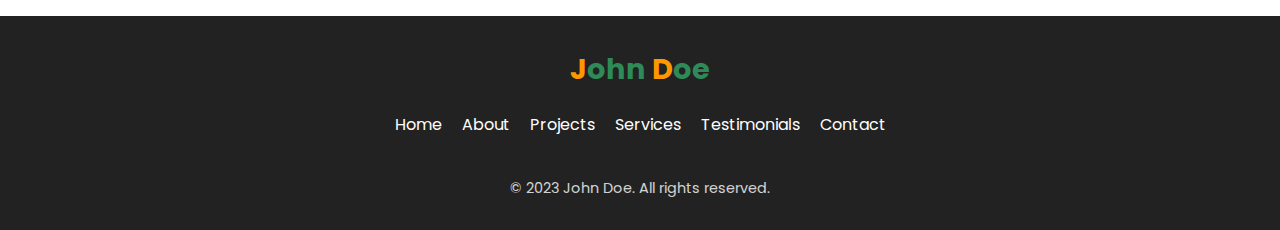
==== commit bd4b2eca: "Update and rename index.html.html to index.html" ====
--- a/index.html
+++ b/index.html
@@ -5,33 +5,9 @@
     <meta name="viewport" content="width=device-width, initial-scale=1.0">
     <title>Kartik Rashinakar | Digital Marketing Expert</title>
     <meta name="description" content="Professional Digital Marketer, SEO Specialist, and Creative Content Producer">
-    
     <link rel="stylesheet" href="https://cdnjs.cloudflare.com/ajax/libs/font-awesome/6.4.0/css/all.min.css">
     <link href="https://fonts.googleapis.com/css2?family=Poppins:wght@300;400;500;600;700&display=swap" rel="stylesheet">
-    <link rel="stylesheet" href="styles.css">
-</head>
-<body>
-
-<header>
-    <div class="container">
-        <div class="logo">
-            <h1>Kartik Rashinakar</h1>
-        </div>
-        <nav>
-            <ul class="nav-links">
-                <li><a href="#about">About</a></li>
-                <li><a href="#services">Services</a></li>
-                <li><a href="#portfolio">Portfolio</a></li>
-                <li><a href="#contact">Contact</a></li>
-            </ul>
-        </nav>
-    </div>
-</header>
-
-</body>
-</html>
-
-   
+    <style>
         :root {
             --primary-color: #2E8B57;
             --secondary-color: #FF9800;
@@ -690,7 +666,7 @@
     <header id="header">
         <div class="container">
             <nav>
-                <div class="logo"><span>K</span>artik <span>R</span>ashinkar</div>
+                <div class="logo"><span>J</span>ohn <span>D</span>oe</div>
                 <ul class="nav-links">
                     <li><a href="#hero">Home</a></li>
                     <li><a href="#about">About</a></li>
@@ -731,7 +707,7 @@
             </div>
             <div class="about-content">
                 <div class="about-img">
-                    <img src="https://images.unsplash.com/photo-1507003211169-0a1dd7228f2d?ixlib=rb-4.0.3&ixid=M3wxMjA3fDB8MHxwaG90by1wYWdlfHx8fGVufDB8fHx8fA%3D%3D&auto=format&fit=crop&w=687&q=80" alt="Kartik Rashinkar">
+                    <img src="https://images.unsplash.com/photo-1507003211169-0a1dd7228f2d?ixlib=rb-4.0.3&ixid=M3wxMjA3fDB8MHxwaG90by1wYWdlfHx8fGVufDB8fHx8fA%3D%3D&auto=format&fit=crop&w=687&q=80" alt="John Doe">
                 </div>
                 <div class="about-text">
                     <h3>Digital Marketing Professional</h3>
@@ -887,21 +863,21 @@
             <div class="testimonials-container">
                 <div class="testimonial">
                     <div class="testimonial-content">
-                        <p>"kartik-kartik completely transformed our online presence. Our organic traffic increased by 300% within 6 months of working with him. His SEO strategies are simply outstanding!"</p>
+                        <p>"John completely transformed our online presence. Our organic traffic increased by 300% within 6 months of working with him. His SEO strategies are simply outstanding!"</p>
                     </div>
                     <div class="testimonial-author">
                         <div class="author-img">
-                            <img src="https://randomuser.me/api/portraits/women/43.jpg" alt="Sarah kartik-kartikson">
+                            <img src="https://randomuser.me/api/portraits/women/43.jpg" alt="Sarah Johnson">
                         </div>
                         <div class="author-info">
-                            <h4>Sarah kartik-kartik-kartikson</h4>
+                            <h4>Sarah Johnson</h4>
                             <p>CEO, Fashion Boutique</p>
                         </div>
                     </div>
                 </div>
                 <div class="testimonial">
                     <div class="testimonial-content">
-                        <p>"The social media campaign kartik-kartik created for us went viral and brought in thousands of new customers. His creative approach and attention to detail are unmatched."</p>
+                        <p>"The social media campaign John created for us went viral and brought in thousands of new customers. His creative approach and attention to detail are unmatched."</p>
                     </div>
                     <div class="testimonial-author">
                         <div class="author-img">
@@ -930,7 +906,7 @@
                     <div class="contact-details">
                         <div class="contact-item">
                             <i class="fas fa-envelope"></i>
-                            <span>kartik-kartik.Rashinakar@example.com</span>
+                            <span>john.doe@example.com</span>
                         </div>
                         <div class="contact-item">
                             <i class="fas fa-phone"></i>
@@ -982,7 +958,7 @@
                     <a href="#testimonials">Testimonials</a>
                     <a href="#contact">Contact</a>
                 </div>
-                <p class="copyright">&copy; 2025 Kartik Rashinkar. All rights reserved.</p>
+                <p class="copyright">&copy; 2023 John Doe. All rights reserved.</p>
             </div>
         </div>
     </footer>
